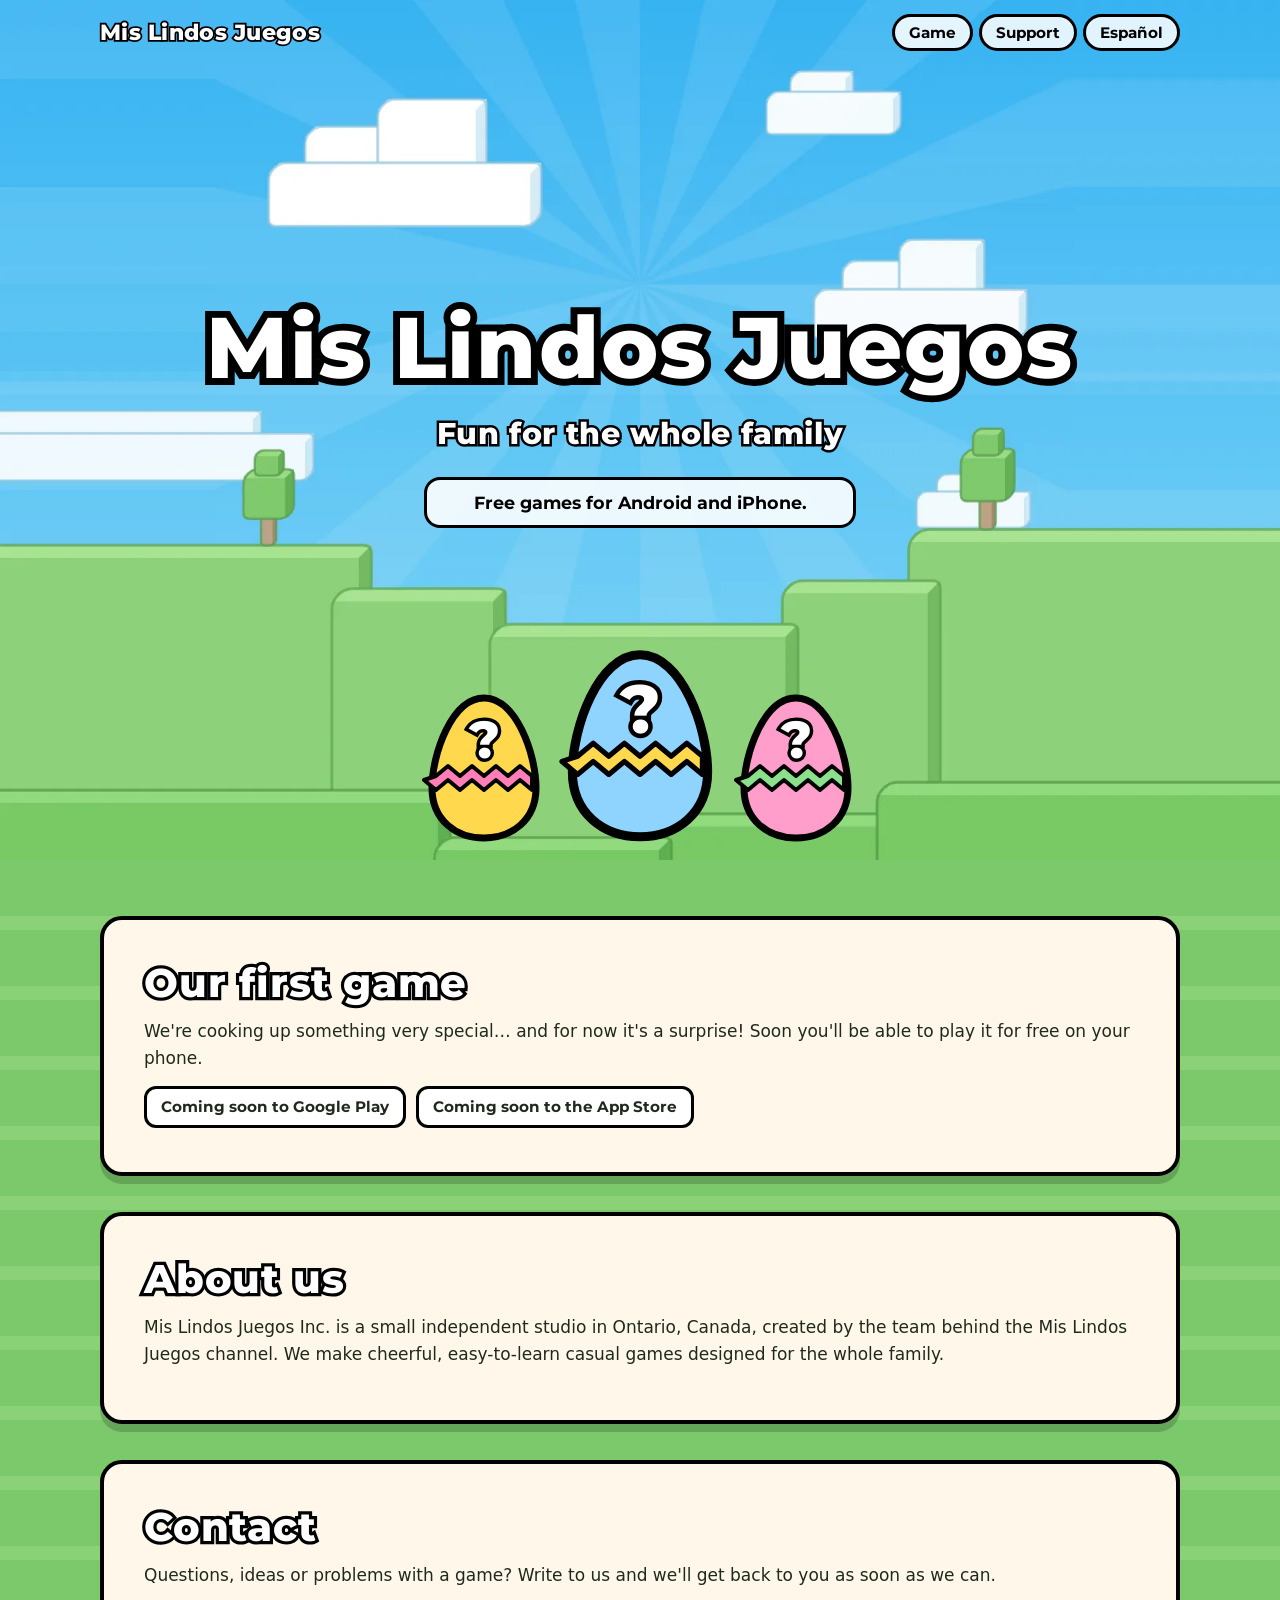
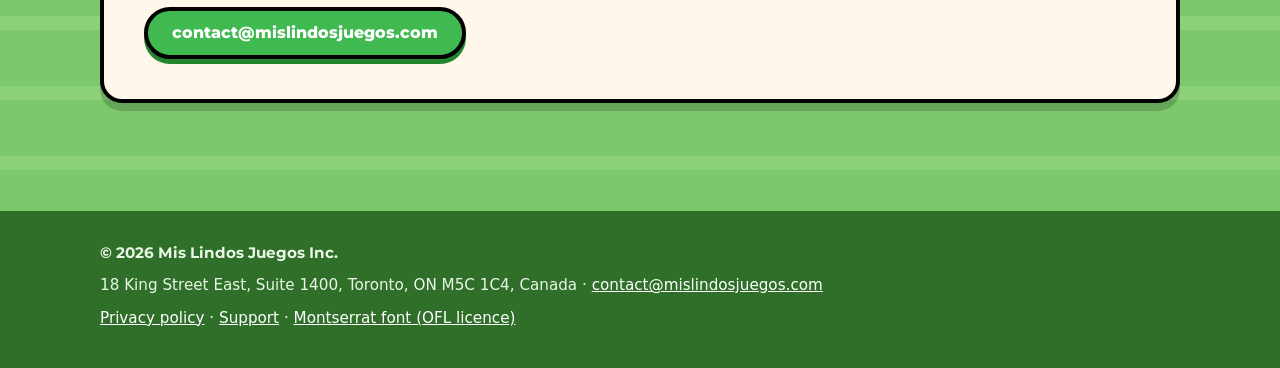
==== index.html @ bcef51c5 "Sitio web de Mis Lindos Juegos Inc. Página de inicio, política de privacidad y soporte (español e in" ====
<!doctype html>
<html lang="es" data-lang="es">
<head>
  <meta charset="utf-8">
  <meta name="viewport" content="width=device-width, initial-scale=1">
  <title>Mis Lindos Juegos Inc. — Diversión para toda la familia</title>
  <meta name="description" content="Mis Lindos Juegos Inc.: juegos gratis para Android y iPhone. Diversión para toda la familia.">
  <link rel="icon" href="assets/img/favicon.svg" type="image/svg+xml">
  <link rel="apple-touch-icon" href="assets/img/apple-touch-icon.png">
  <link rel="stylesheet" href="assets/site.css">
  <meta property="og:title" content="Mis Lindos Juegos Inc.">
  <meta property="og:description" content="Diversión para toda la familia · Fun for the whole family">
  <meta property="og:image" content="https://mislindosjuegos.com/assets/img/apple-touch-icon.png">
</head>
<body>
  <header class="top">
    <div class="wrap">
      <a class="brand outline" href="./">Mis Lindos Juegos</a>
      <nav class="nav" aria-label="Principal">
        <a class="opt" href="#juego"><span lang="es">Juego</span><span lang="en">Game</span></a>
        <a href="support.html"><span lang="es">Soporte</span><span lang="en">Support</span></a>
        <button class="lang-btn" type="button">English</button>
      </nav>
    </div>
  </header>

  <main>
    <section class="hero">
      <div class="wrap">
        <h1 class="outline">Mis Lindos Juegos</h1>
        <p class="tag outline"><span lang="es">Diversión para toda la familia</span><span lang="en">Fun for the whole family</span></p>
        <p class="sub">
          <span lang="es">Juegos gratis para Android y iPhone.</span>
          <span lang="en">Free games for Android and iPhone.</span>
        </p>
      </div>
      <div class="parade" aria-hidden="true">
        <svg class="egg" viewBox="0 0 120 150" aria-hidden="true"><path d="M60 6C92 6 112 62 112 96c0 32-24 50-52 50S8 128 8 96C8 62 28 6 60 6z" fill="#ffd84d" stroke="#000" stroke-width="7"/><path d="M12 84l12-10 12 10 12-10 12 10 12-10 12 10 12-10 12 10v14l-12-10-12 10-12-10-12 10-12-10-12 10-12-10-12 10-12-10z" fill="#ff7eb6" stroke="#000" stroke-width="4" stroke-linejoin="round"/><text x="60" y="66" text-anchor="middle" font-family="Montserrat, Arial Black, sans-serif" font-weight="800" font-size="52" fill="#fff" stroke="#000" stroke-width="7" paint-order="stroke fill">?</text></svg>
        <svg class="egg big" viewBox="0 0 120 150" aria-hidden="true"><path d="M60 6C92 6 112 62 112 96c0 32-24 50-52 50S8 128 8 96C8 62 28 6 60 6z" fill="#8fd3ff" stroke="#000" stroke-width="7"/><path d="M12 84l12-10 12 10 12-10 12 10 12-10 12 10 12-10 12 10v14l-12-10-12 10-12-10-12 10-12-10-12 10-12-10-12 10-12-10z" fill="#ffd84d" stroke="#000" stroke-width="4" stroke-linejoin="round"/><text x="60" y="66" text-anchor="middle" font-family="Montserrat, Arial Black, sans-serif" font-weight="800" font-size="52" fill="#fff" stroke="#000" stroke-width="7" paint-order="stroke fill">?</text></svg>
        <svg class="egg" viewBox="0 0 120 150" aria-hidden="true"><path d="M60 6C92 6 112 62 112 96c0 32-24 50-52 50S8 128 8 96C8 62 28 6 60 6z" fill="#ff9ecb" stroke="#000" stroke-width="7"/><path d="M12 84l12-10 12 10 12-10 12 10 12-10 12 10 12-10 12 10v14l-12-10-12 10-12-10-12 10-12-10-12 10-12-10-12 10-12-10z" fill="#8be08b" stroke="#000" stroke-width="4" stroke-linejoin="round"/><text x="60" y="66" text-anchor="middle" font-family="Montserrat, Arial Black, sans-serif" font-weight="800" font-size="52" fill="#fff" stroke="#000" stroke-width="7" paint-order="stroke fill">?</text></svg>
      </div>
    </section>

    <div class="ground">
      <div class="wrap">
        <section class="card" id="juego">
          <h2 class="outline"><span lang="es">Nuestro primer juego</span><span lang="en">Our first game</span></h2>
          <p lang="es">Estamos preparando algo muy especial… ¡y por ahora es una sorpresa! Muy pronto vas a poder jugarlo gratis en tu teléfono.</p>
          <p lang="en">We're cooking up something very special… and for now it's a surprise! Soon you'll be able to play it for free on your phone.</p>
          <div class="badges">
            <span class="badge"><span lang="es">Muy pronto en Google Play</span><span lang="en">Coming soon to Google Play</span></span>
            <span class="badge"><span lang="es">Muy pronto en App Store</span><span lang="en">Coming soon to the App Store</span></span>
          </div>
        </section>

        <section class="card">
          <h2 class="outline"><span lang="es">Sobre nosotros</span><span lang="en">About us</span></h2>
          <p lang="es">Mis Lindos Juegos Inc. es un pequeño estudio independiente de Ontario, Canadá, creado por el equipo del canal Mis Lindos Juegos. Hacemos juegos casuales, alegres y fáciles de aprender, pensados para jugar en familia.</p>
          <p lang="en">Mis Lindos Juegos Inc. is a small independent studio in Ontario, Canada, created by the team behind the Mis Lindos Juegos channel. We make cheerful, easy-to-learn casual games designed for the whole family.</p>
        </section>

        <section class="card" id="contacto">
          <h2 class="outline"><span lang="es">Contacto</span><span lang="en">Contact</span></h2>
          <p lang="es">¿Preguntas, ideas o problemas con un juego? Escríbenos y te respondemos lo antes posible.</p>
          <p lang="en">Questions, ideas or problems with a game? Write to us and we'll get back to you as soon as we can.</p>
          <a class="pill" href="mailto:contact@mislindosjuegos.com">contact@mislindosjuegos.com</a>
        </section>
      </div>
    </div>
  </main>

  <footer class="foot">
    <div class="wrap">
      <strong>© 2026 Mis Lindos Juegos Inc.</strong>
      <span>18 King Street East, Suite 1400, Toronto, ON M5C 1C4, Canada · <a href="mailto:contact@mislindosjuegos.com">contact@mislindosjuegos.com</a></span>
      <span>
        <a href="privacy.html"><span lang="es">Política de privacidad</span><span lang="en">Privacy policy</span></a> ·
        <a href="support.html"><span lang="es">Soporte</span><span lang="en">Support</span></a> ·
        <a href="assets/fonts/OFL.txt"><span lang="es">Fuente Montserrat (licencia OFL)</span><span lang="en">Montserrat font (OFL licence)</span></a>
      </span>
    </div>
  </footer>
  <script src="assets/site.js"></script>
</body>
</html>
---- assets/site.css ----
/* Mis Lindos Juegos Inc. — same look as the game: happy sky, blocky grass, white Montserrat with a black outline. */
@font-face { font-family: "Montserrat"; font-weight: 700; font-display: swap; src: url("fonts/Montserrat-Bold.woff") format("woff"); }
@font-face { font-family: "Montserrat"; font-weight: 800; font-display: swap; src: url("fonts/Montserrat-ExtraBold.woff") format("woff"); }

:root {
  --sky: #35b2f0;
  --sky-light: #7ccef5;
  --grass: #7bc96a;
  --grass-light: #8bd178;
  --grass-dark: #5fae4e;
  --cream: #fff8ea;
  --ink: #000;
  --text: #1f2a1c;
  --muted: #4d5a49;
  --green-btn: #3fb950;
  --green-btn-dark: #23862f;
  --radius: 22px;
  --max: 1080px;
}

* { box-sizing: border-box; }
html { scroll-behavior: smooth; }
body {
  margin: 0;
  background: var(--grass);
  color: var(--text);
  font: 17px/1.6 system-ui, -apple-system, "Segoe UI", Roboto, "Helvetica Neue", Arial, sans-serif;
}
img { max-width: 100%; height: auto; display: block; }
a { color: #1565c0; }

/* Language switch: the page carries both languages; only the active one is shown. */
html[data-lang="es"] [lang="en"]:not(html) { display: none !important; }
html[data-lang="en"] [lang="es"]:not(html) { display: none !important; }

.outline {
  font-family: "Montserrat", system-ui, sans-serif;
  font-weight: 800;
  color: #fff;
  -webkit-text-stroke: 0.16em var(--ink);
  paint-order: stroke fill;
  letter-spacing: 0.02em;
}

.wrap { width: min(100% - 32px, var(--max)); margin-inline: auto; }

/* Header */
.top {
  position: absolute; inset: 0 0 auto 0; z-index: 5;
  padding: 14px 0;
}
.top .wrap { display: flex; align-items: center; gap: 10px 16px; justify-content: space-between; flex-wrap: wrap; }
.brand { text-decoration: none; font-size: 1.35rem; line-height: 1.1; }
.nav { display: flex; align-items: center; gap: 6px; flex-wrap: wrap; justify-content: flex-end; }
.nav a, .lang-btn {
  font: 700 0.95rem/1 "Montserrat", system-ui, sans-serif;
  color: var(--ink); background: rgba(255,255,255,.85);
  border: 3px solid var(--ink); border-radius: 999px;
  padding: 8px 14px; text-decoration: none; cursor: pointer;
}
.nav a:hover, .lang-btn:hover { background: #fff; }

/* Hero */
.hero {
  position: relative;
  min-height: min(100vh, 860px);
  background: var(--sky) url("img/hero-sky.webp") center top / cover no-repeat;
  display: grid; place-items: center;
  padding: 110px 0 140px;
  text-align: center;
  overflow: hidden;
}
.hero h1 { margin: 0; font-size: clamp(2.4rem, 9vw, 5.4rem); line-height: 1.05; overflow-wrap: anywhere; }
.hero .tag { margin: 18px auto 0; font-size: clamp(1.2rem, 3.2vw, 1.9rem); }
.hero .sub {
  margin: 18px auto 0; max-width: 36ch;
  font: 700 1.1rem/1.45 "Montserrat", system-ui, sans-serif;
  color: var(--ink); background: rgba(255,255,255,.88);
  border: 3px solid var(--ink); border-radius: 16px; padding: 10px 16px;
}
.parade {
  position: absolute; left: 0; right: 0; bottom: 18px;
  display: flex; justify-content: center; align-items: flex-end; gap: clamp(4px, 1.5vw, 18px);
  padding: 0 12px;
}
.parade .egg { width: clamp(70px, 11vw, 120px); height: auto; animation: bob 3.2s ease-in-out infinite; overflow: visible; }
.parade .egg.big { width: clamp(92px, 14vw, 156px); animation-delay: -1.1s; }
.parade .egg:last-child { animation-delay: -2.1s; }
@keyframes bob { 0%, 100% { transform: translateY(0); } 50% { transform: translateY(-10px); } }
@media (prefers-reduced-motion: reduce) { .parade .egg { animation: none; } html { scroll-behavior: auto; } }

/* Grass sections */
.ground {
  background:
    repeating-linear-gradient(180deg, var(--grass) 0 56px, var(--grass-light) 56px 70px);
  padding: 56px 0 72px;
}
.card {
  background: var(--cream);
  border: 4px solid var(--ink);
  border-radius: var(--radius);
  box-shadow: 0 8px 0 rgba(0,0,0,.18);
  padding: clamp(22px, 4vw, 40px);
  margin: 0 auto 36px;
}
.card h2 { margin: 0 0 12px; font-size: clamp(1.7rem, 4.4vw, 2.5rem); line-height: 1.15; }
.card p { margin: 0 0 12px; }
.pill {
  display: inline-block; margin-top: 6px;
  font: 800 1rem/1 "Montserrat", system-ui, sans-serif;
  color: #fff; background: var(--green-btn);
  border: 4px solid var(--ink); border-radius: 999px;
  padding: 14px 24px; text-decoration: none;
  box-shadow: 0 5px 0 var(--green-btn-dark);
}
.pill:hover { filter: brightness(1.06); }
.badges { display: flex; gap: 10px; flex-wrap: wrap; margin: 14px 0 4px; }
.badge {
  font: 700 .95rem/1 "Montserrat", system-ui, sans-serif;
  background: #fff; border: 3px solid var(--ink); border-radius: 12px; padding: 10px 14px;
}

/* Legal pages */
.page-head {
  background: var(--sky) url("img/hero-sky.webp") center 30% / cover no-repeat;
  padding: 110px 0 46px; text-align: center;
}
.page-head h1 { margin: 0; font-size: clamp(2rem, 6vw, 3.4rem); }
.doc { max-width: 820px; }
.doc h2 { font-size: 1.4rem; margin: 26px 0 8px; }
.doc h2.outline { -webkit-text-stroke-width: 0.14em; }
.doc ul { padding-left: 1.2em; }
.doc li { margin-bottom: 6px; }
.small { color: var(--muted); font-size: .92rem; }

/* Footer */
.foot { background: #2f6f2a; color: #eaf6e6; padding: 30px 0 38px; font-size: .95rem; }
.foot a { color: #fff; }
.foot .wrap { display: grid; gap: 8px; }
.foot strong { font-family: "Montserrat", system-ui, sans-serif; }

@media (max-width: 560px) {
  .brand { font-size: 1.1rem; }
  .nav a.opt { display: none; }
  .nav a, .lang-btn { padding: 7px 11px; font-size: .88rem; }
  .hero { padding-top: 96px; }
}
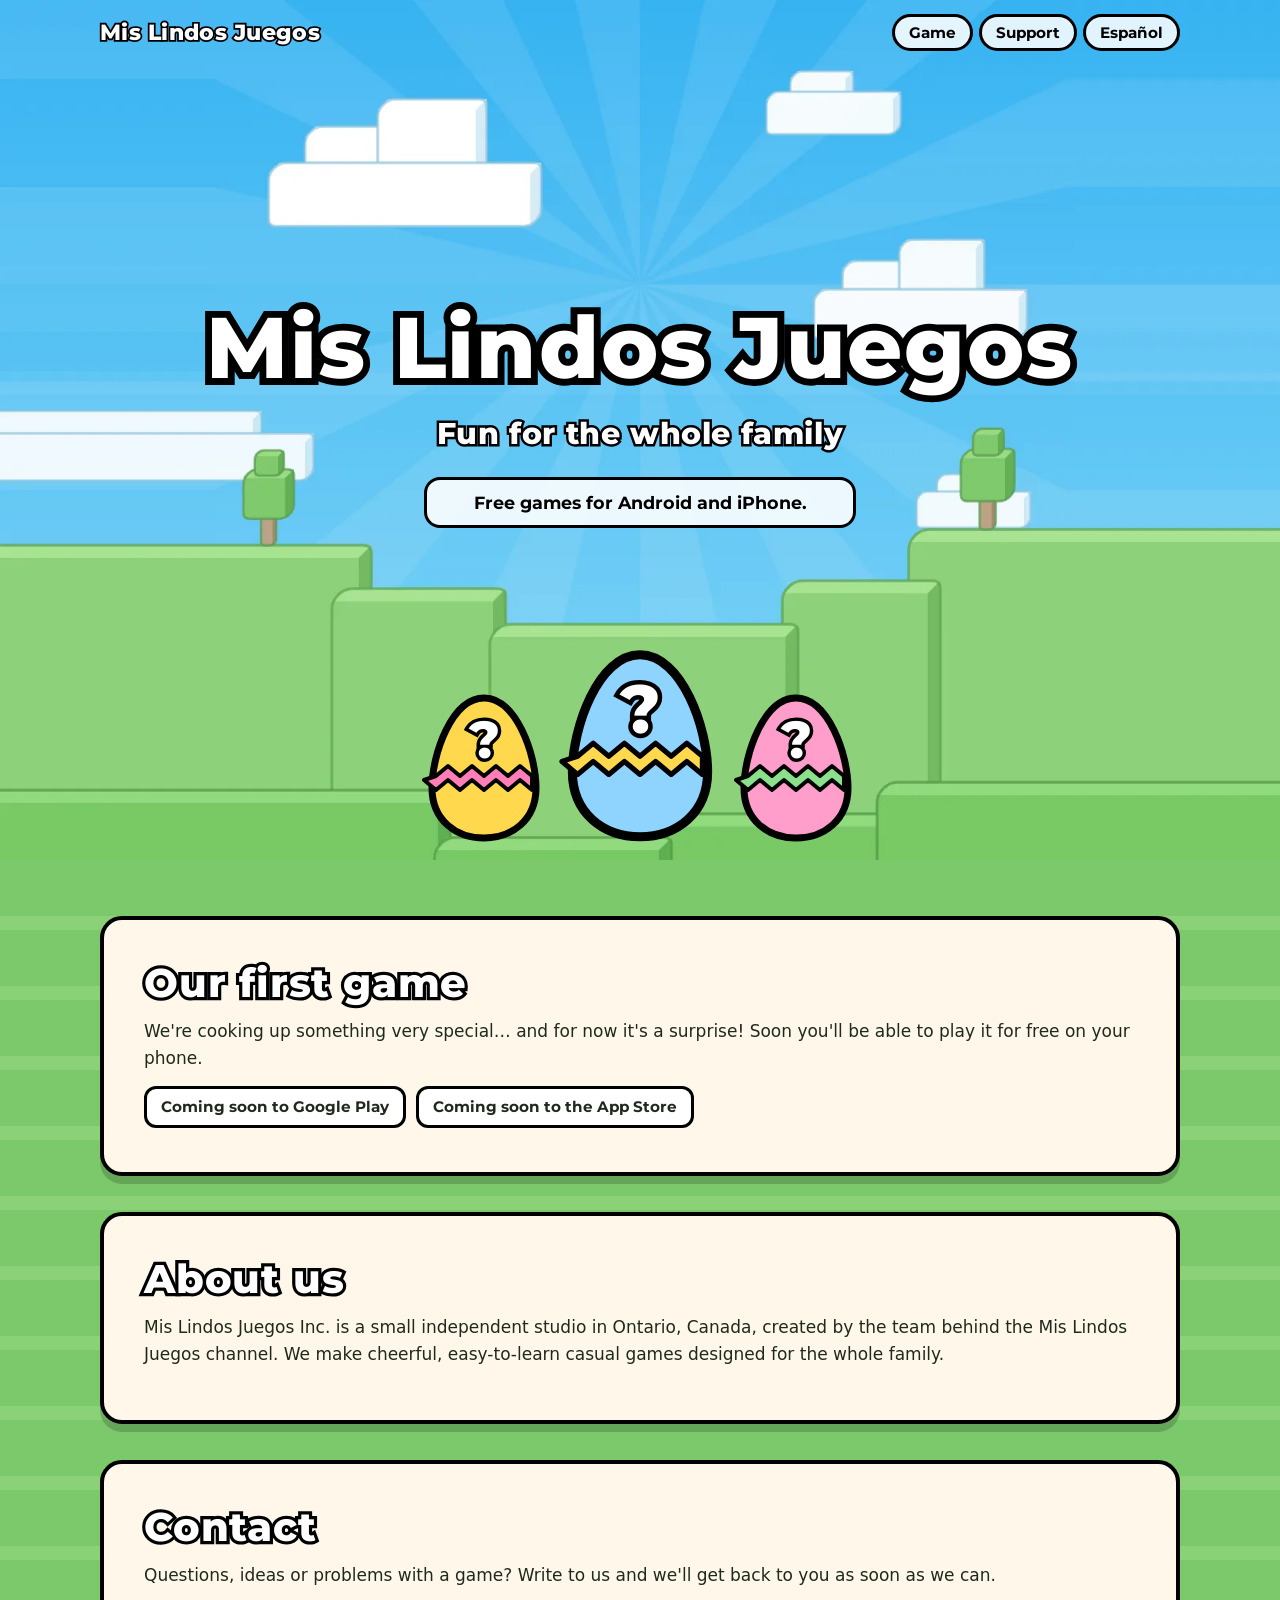
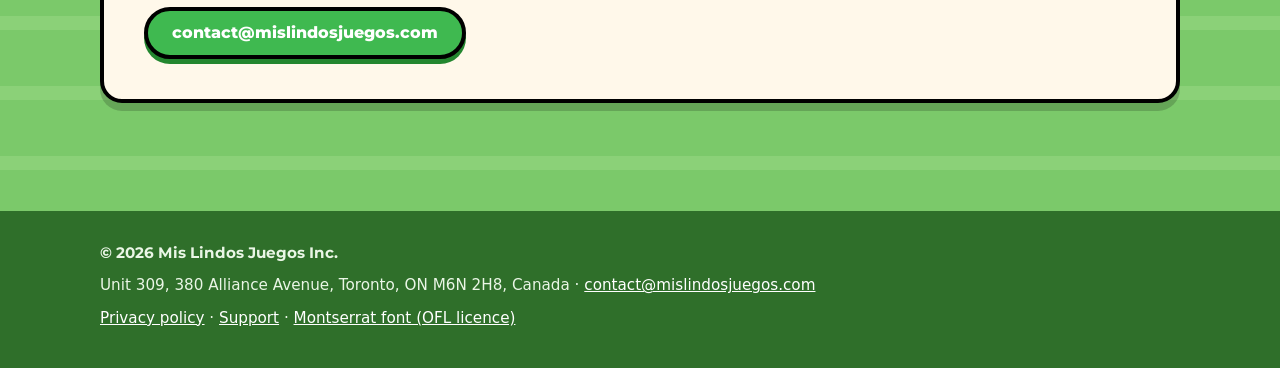
==== commit fa940214: "Actualizar la dirección de la empresa a 380 Alliance Avenue, Unit 309 La oficina registrada se movió" ====
--- a/index.html
+++ b/index.html
@@ -72,7 +72,7 @@
   <footer class="foot">
     <div class="wrap">
       <strong>© 2026 Mis Lindos Juegos Inc.</strong>
-      <span>18 King Street East, Suite 1400, Toronto, ON M5C 1C4, Canada · <a href="mailto:contact@mislindosjuegos.com">contact@mislindosjuegos.com</a></span>
+      <span>Unit 309, 380 Alliance Avenue, Toronto, ON M6N 2H8, Canada · <a href="mailto:contact@mislindosjuegos.com">contact@mislindosjuegos.com</a></span>
       <span>
         <a href="privacy.html"><span lang="es">Política de privacidad</span><span lang="en">Privacy policy</span></a> ·
         <a href="support.html"><span lang="es">Soporte</span><span lang="en">Support</span></a> ·
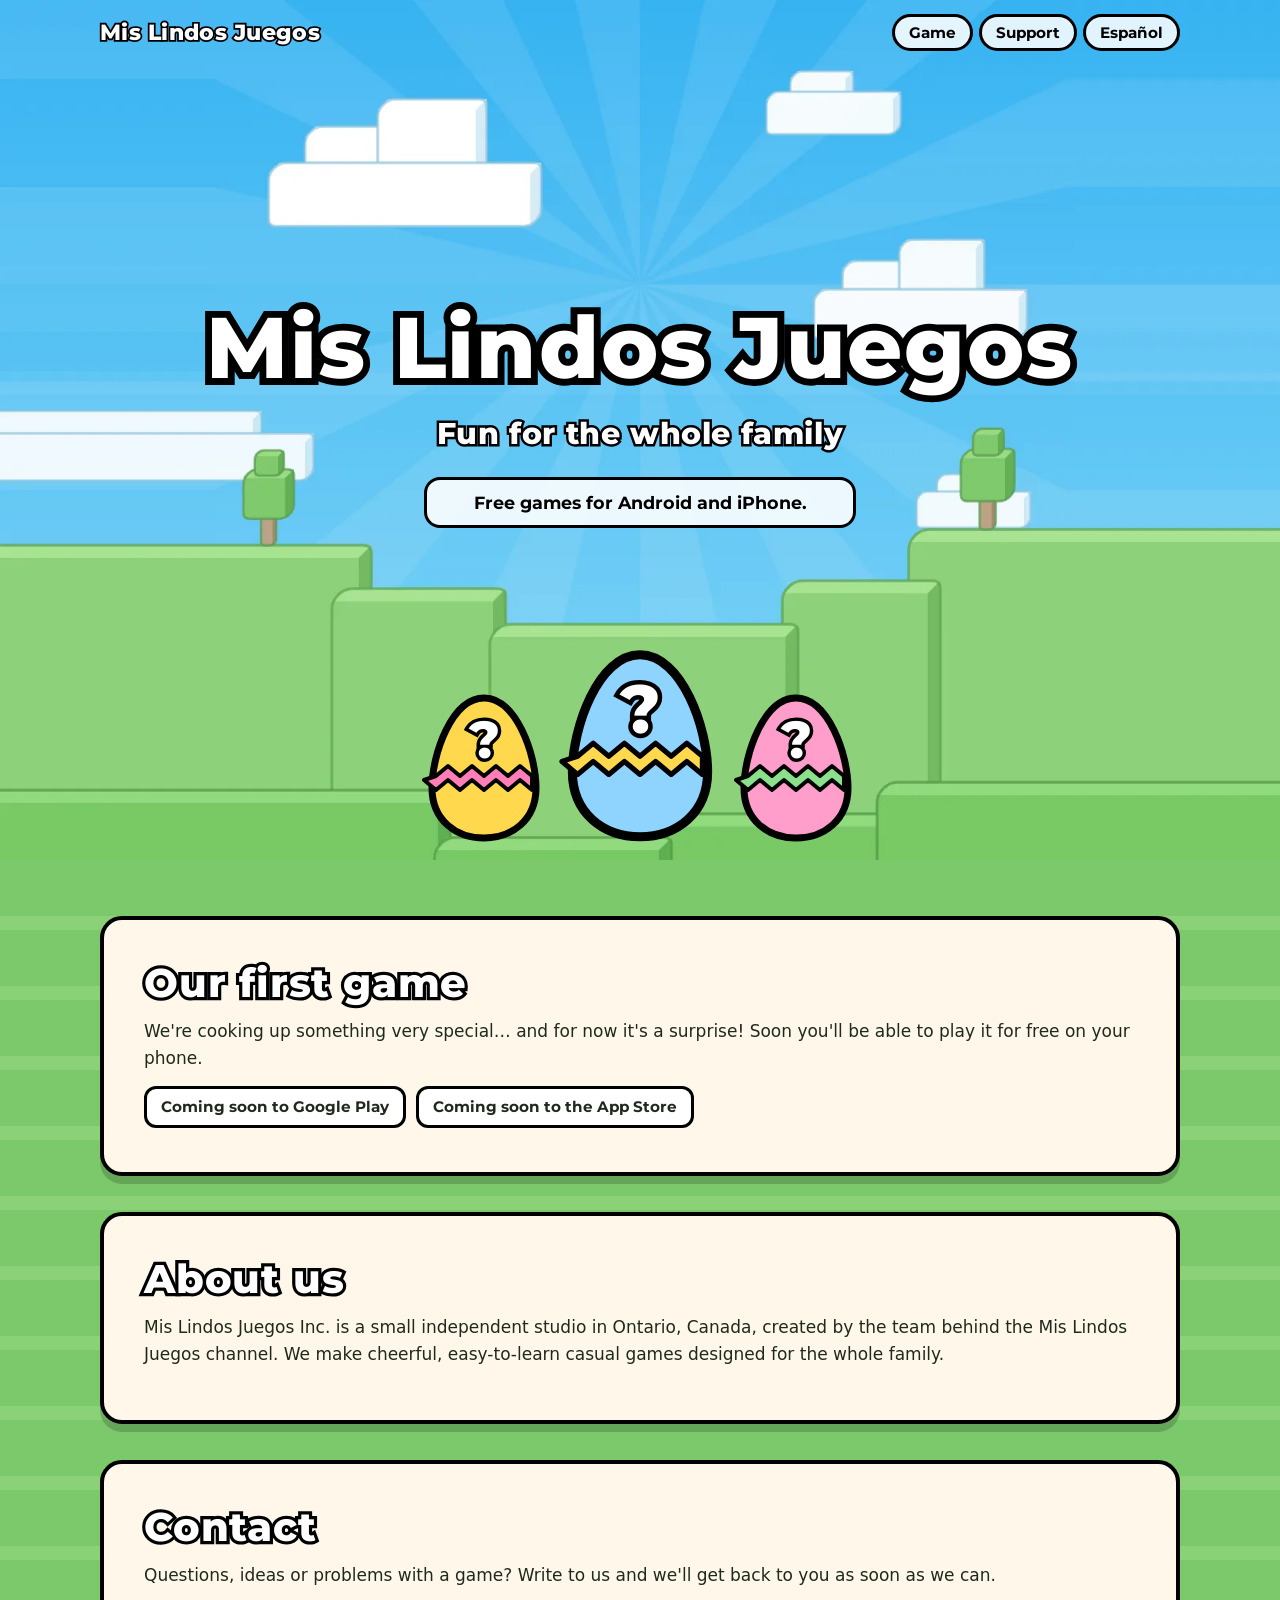
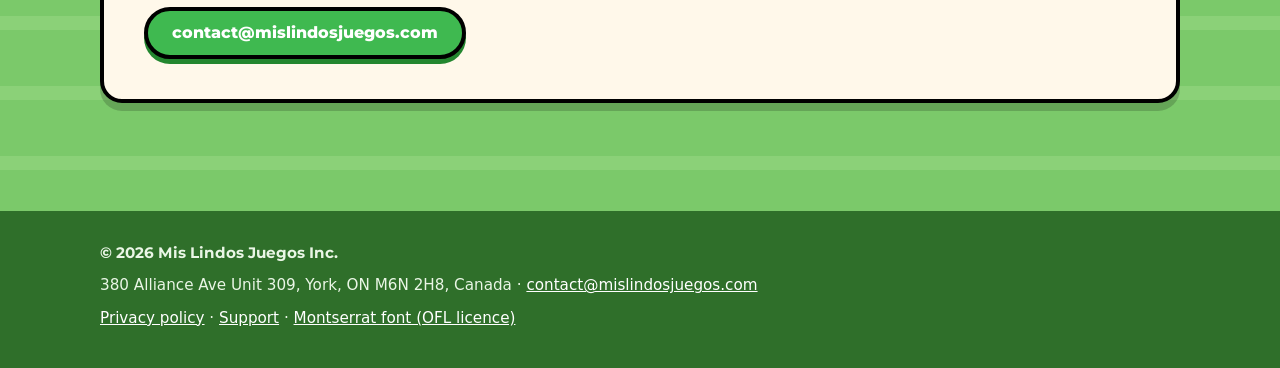
==== commit d51cbd19: "Usar el formato de Canada Post en la dirección Mismo formato que el registro de Ontario, Google y D&" ====
--- a/index.html
+++ b/index.html
@@ -72,7 +72,7 @@
   <footer class="foot">
     <div class="wrap">
       <strong>© 2026 Mis Lindos Juegos Inc.</strong>
-      <span>Unit 309, 380 Alliance Avenue, Toronto, ON M6N 2H8, Canada · <a href="mailto:contact@mislindosjuegos.com">contact@mislindosjuegos.com</a></span>
+      <span>380 Alliance Ave Unit 309, York, ON M6N 2H8, Canada · <a href="mailto:contact@mislindosjuegos.com">contact@mislindosjuegos.com</a></span>
       <span>
         <a href="privacy.html"><span lang="es">Política de privacidad</span><span lang="en">Privacy policy</span></a> ·
         <a href="support.html"><span lang="es">Soporte</span><span lang="en">Support</span></a> ·
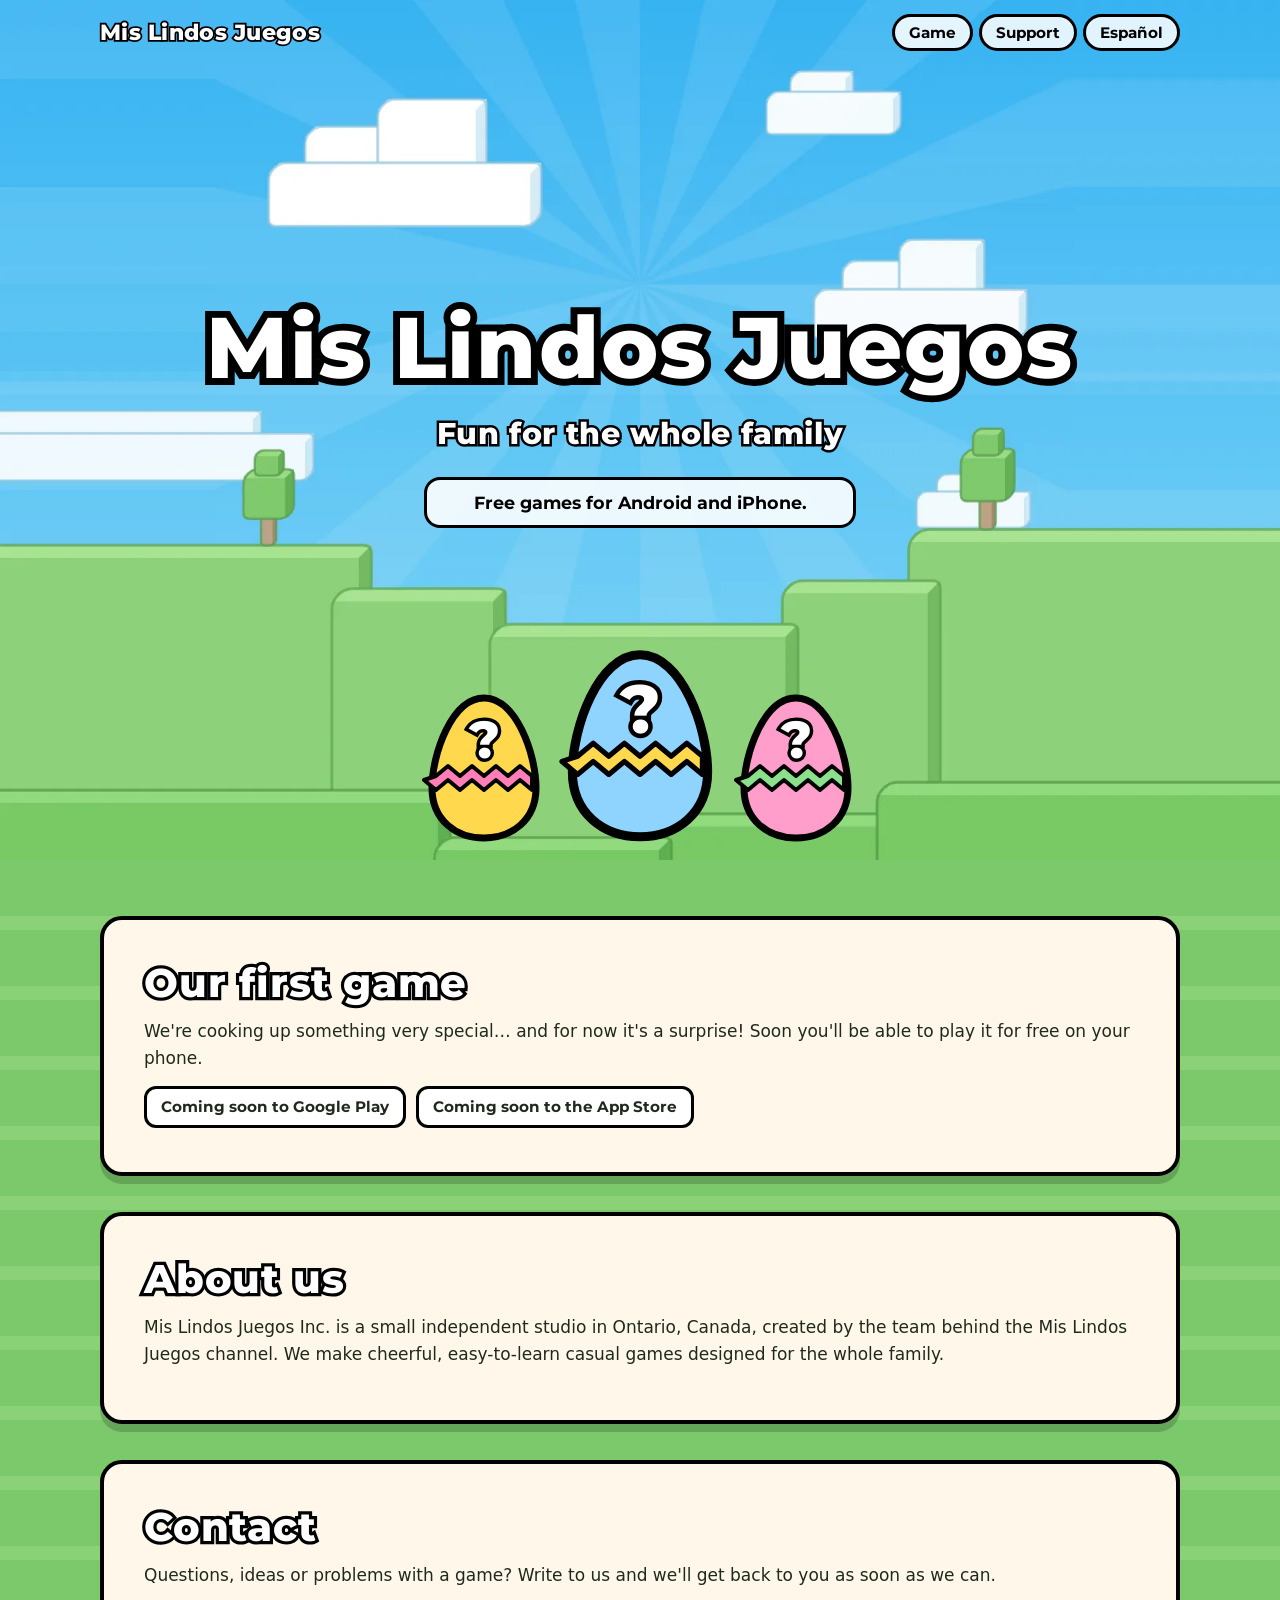
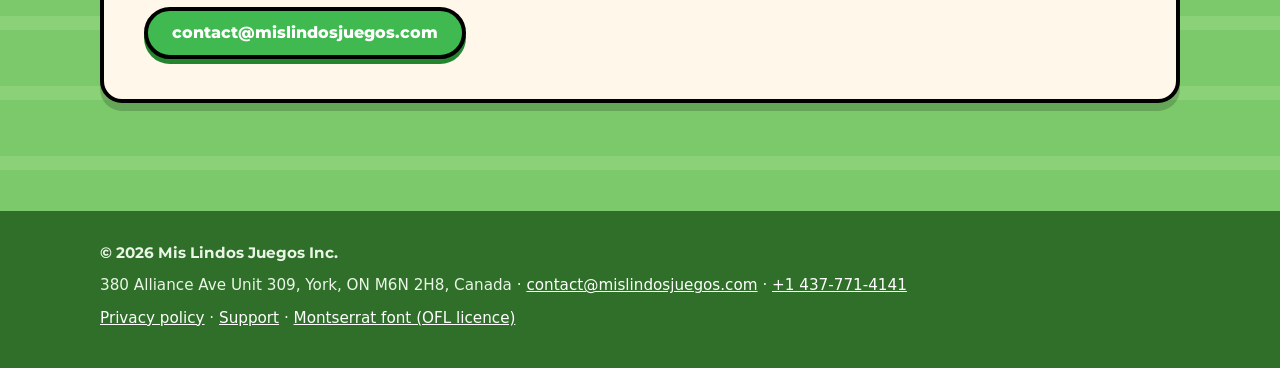
==== commit ceebf402: "Agregar el teléfono de la empresa al pie de página Co-Authored-By: Claude Opus 5.5 <noreply@anthropi" ====
--- a/index.html
+++ b/index.html
@@ -72,7 +72,7 @@
   <footer class="foot">
     <div class="wrap">
       <strong>© 2026 Mis Lindos Juegos Inc.</strong>
-      <span>380 Alliance Ave Unit 309, York, ON M6N 2H8, Canada · <a href="mailto:contact@mislindosjuegos.com">contact@mislindosjuegos.com</a></span>
+      <span>380 Alliance Ave Unit 309, York, ON M6N 2H8, Canada · <a href="mailto:contact@mislindosjuegos.com">contact@mislindosjuegos.com</a> · <a href="tel:+14377714141">+1 437-771-4141</a></span>
       <span>
         <a href="privacy.html"><span lang="es">Política de privacidad</span><span lang="en">Privacy policy</span></a> ·
         <a href="support.html"><span lang="es">Soporte</span><span lang="en">Support</span></a> ·
